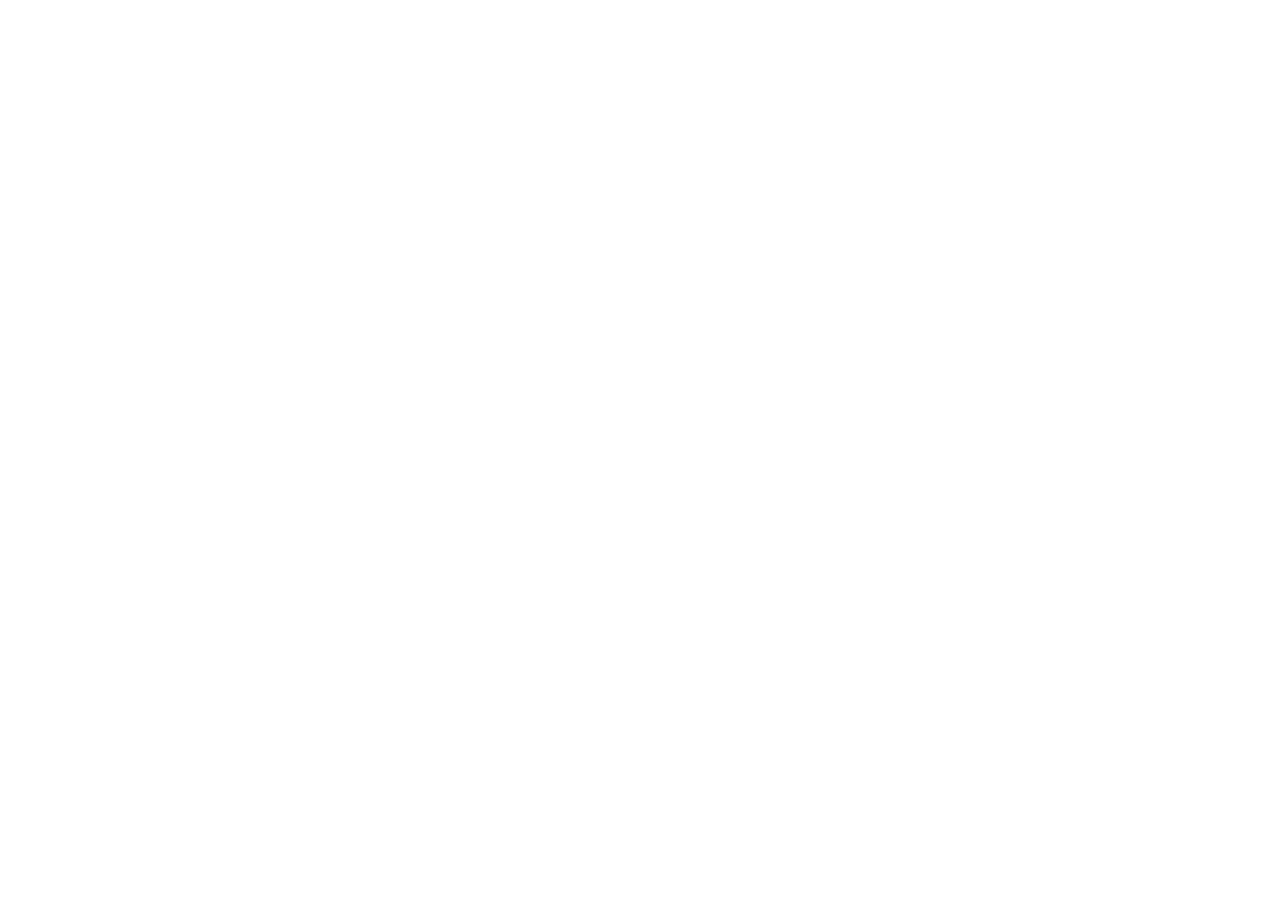
==== app/index.html @ d70174f5 "Rates not totals, paint back from rewards, pilot priced as a project Co-Authored-By: Claude Opus 5 <" ====
<!doctype html>
<html lang="en">
  <head>
    <meta charset="UTF-8" />
    <meta name="viewport" content="width=device-width, initial-scale=1, viewport-fit=cover, maximum-scale=1" />
    <meta name="robots" content="noindex, nofollow, noarchive" />
    <title>Absa Home</title>
    <meta name="description" content="One app that looks after the people inside the home. Concept demo." />
    <meta name="theme-color" content="#870A3C" />
    <meta name="apple-mobile-web-app-capable" content="yes" />
    <meta name="apple-mobile-web-app-status-bar-style" content="black-translucent" />
    <meta name="apple-mobile-web-app-title" content="Absa Home" />
    <link rel="icon" type="image/png" href="icon-192.png" />
    <link rel="apple-touch-icon" href="icon-192.png" />
    <link rel="preconnect" href="https://fonts.googleapis.com" />
    <link rel="preconnect" href="https://fonts.gstatic.com" crossorigin />
    <link
      rel="stylesheet"
      href="https://fonts.googleapis.com/css2?family=Bricolage+Grotesque:opsz,wght@12..96,600;12..96,800&family=Plus+Jakarta+Sans:wght@400;500;600;700&display=swap"
    />
    <script type="module" crossorigin src="/projecthelp-absa/app/assets/index-9MBUxK_h.js"></script>
    <link rel="stylesheet" crossorigin href="/projecthelp-absa/app/assets/index-CriZgR5_.css">
  <link rel="manifest" href="/projecthelp-absa/app/manifest.webmanifest"></head>
  <body>
    <div id="root"></div>
  </body>
</html>
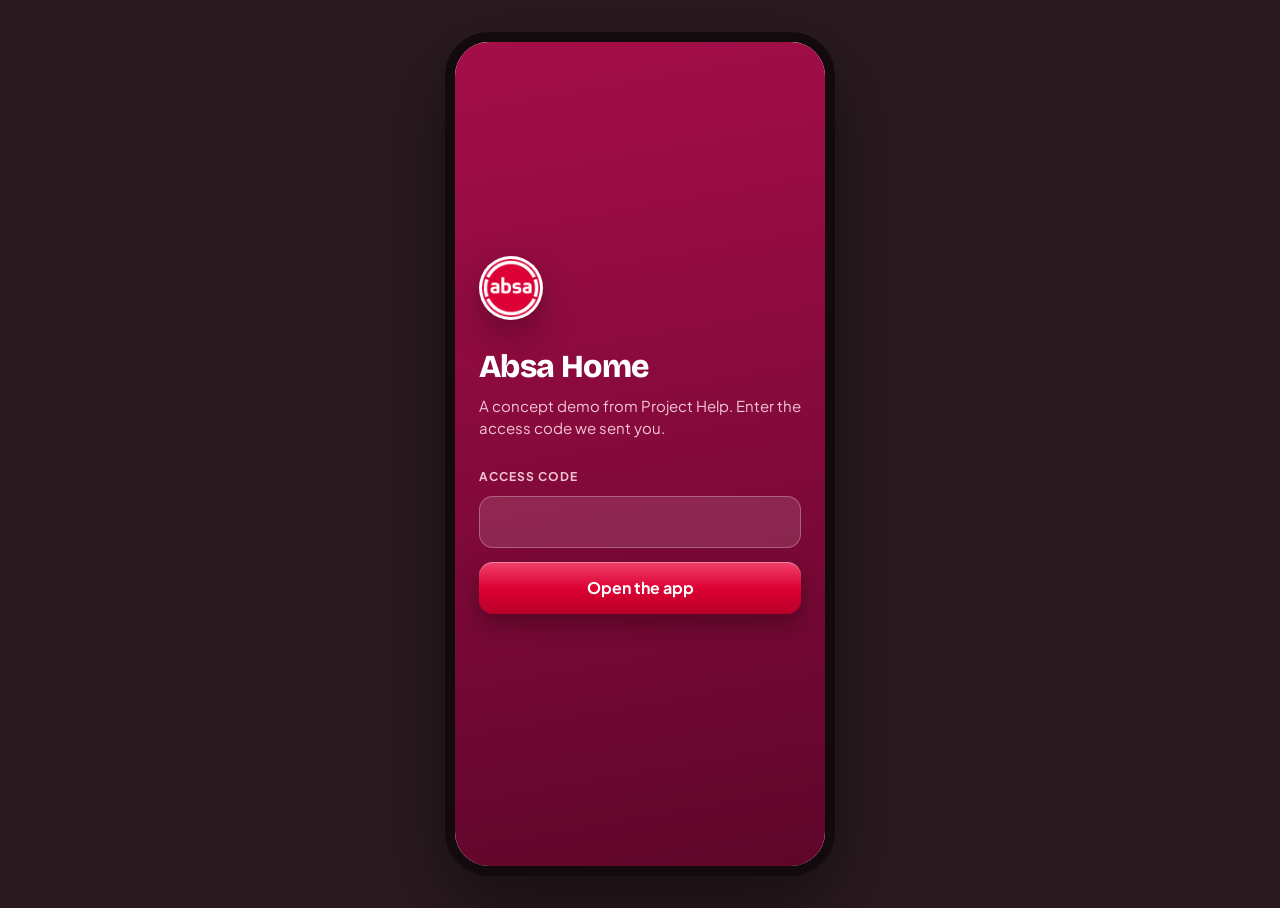
==== commit 98da00ac: "Publish: explanation on every slide, phones load on a presenting screen Co-Authored-By: Claude Opus " ====
--- a/app/index.html
+++ b/app/index.html
@@ -18,9 +18,9 @@
       rel="stylesheet"
       href="https://fonts.googleapis.com/css2?family=Bricolage+Grotesque:opsz,wght@12..96,600;12..96,800&family=Plus+Jakarta+Sans:wght@400;500;600;700&display=swap"
     />
-    <script type="module" crossorigin src="/projecthelp-absa/app/assets/index-9MBUxK_h.js"></script>
-    <link rel="stylesheet" crossorigin href="/projecthelp-absa/app/assets/index-CriZgR5_.css">
-  <link rel="manifest" href="/projecthelp-absa/app/manifest.webmanifest"></head>
+    <script type="module" crossorigin src="./assets/index-6uEGPAHQ.js"></script>
+    <link rel="stylesheet" crossorigin href="./assets/index-CriZgR5_.css">
+  <link rel="manifest" href="./manifest.webmanifest"></head>
   <body>
     <div id="root"></div>
   </body>
--- a/app/assets/index-CriZgR5_.css
+++ b/app/assets/index-CriZgR5_.css
@@ -0,0 +1 @@
+@layer properties{@supports (((-webkit-hyphens:none)) and (not (margin-trim:inline))) or ((-moz-orient:inline) and (not (color:rgb(from red r g b)))){*,:before,:after,::backdrop{--tw-rotate-x:initial;--tw-rotate-y:initial;--tw-rotate-z:initial;--tw-skew-x:initial;--tw-skew-y:initial;--tw-space-y-reverse:0;--tw-border-style:solid;--tw-leading:initial;--tw-font-weight:initial;--tw-tracking:initial;--tw-shadow:0 0 #0000;--tw-shadow-color:initial;--tw-shadow-alpha:100%;--tw-inset-shadow:0 0 #0000;--tw-inset-shadow-color:initial;--tw-inset-shadow-alpha:100%;--tw-ring-color:initial;--tw-ring-shadow:0 0 #0000;--tw-inset-ring-color:initial;--tw-inset-ring-shadow:0 0 #0000;--tw-ring-inset:initial;--tw-ring-offset-width:0px;--tw-ring-offset-color:#fff;--tw-ring-offset-shadow:0 0 #0000;--tw-blur:initial;--tw-brightness:initial;--tw-contrast:initial;--tw-grayscale:initial;--tw-hue-rotate:initial;--tw-invert:initial;--tw-opacity:initial;--tw-saturate:initial;--tw-sepia:initial;--tw-drop-shadow:initial;--tw-drop-shadow-color:initial;--tw-drop-shadow-alpha:100%;--tw-drop-shadow-size:initial;--tw-backdrop-blur:initial;--tw-backdrop-brightness:initial;--tw-backdrop-contrast:initial;--tw-backdrop-grayscale:initial;--tw-backdrop-hue-rotate:initial;--tw-backdrop-invert:initial;--tw-backdrop-opacity:initial;--tw-backdrop-saturate:initial;--tw-backdrop-sepia:initial;--tw-duration:initial;--tw-ease:initial;--tw-scale-x:1;--tw-scale-y:1;--tw-scale-z:1}}}@layer theme{:root,:host{--font-sans:"Plus Jakarta Sans", system-ui, -apple-system, "Segoe UI", sans-serif;--font-mono:ui-monospace, SFMono-Regular, Menlo, Monaco, Consolas, "Liberation Mono", "Courier New", monospace;--color-white:#fff;--spacing:.25rem;--font-weight-semibold:600;--font-weight-bold:700;--font-weight-extrabold:800;--leading-tight:1.25;--leading-snug:1.375;--leading-relaxed:1.625;--ease-out:cubic-bezier(0, 0, .2, 1);--ease-in-out:cubic-bezier(.4, 0, .2, 1);--default-transition-duration:.15s;--default-transition-timing-function:cubic-bezier(.4, 0, .2, 1);--default-font-family:var(--font-sans);--default-mono-font-family:var(--font-mono);--color-passion:#dc0032;--color-burgundy:#870a3c;--color-ink:#1f1418;--color-ground:#fbf6f2;--color-pink:#fde7ec;--color-success:#1f7a4d;--color-muted:#6b5358;--color-hairline:#efe3de;--color-shell:#fff;--font-display:"Bricolage Grotesque", "Plus Jakarta Sans", system-ui, sans-serif;--ease-out-quint:cubic-bezier(.22, 1, .36, 1)}}@layer base{*,:after,:before,::backdrop{box-sizing:border-box;border:0 solid;margin:0;padding:0}::file-selector-button{box-sizing:border-box;border:0 solid;margin:0;padding:0}html,:host{-webkit-text-size-adjust:100%;tab-size:4;line-height:1.5;font-family:var(--default-font-family,-apple-system, BlinkMacSystemFont, "Segoe UI", Roboto, "Helvetica Neue", "Noto Sans", Arial, sans-serif, "Apple Color Emoji", "Segoe UI Emoji", "Segoe UI Symbol", "Noto Color Emoji");font-feature-settings:var(--default-font-feature-settings,normal);font-variation-settings:var(--default-font-variation-settings,normal);-webkit-tap-highlight-color:transparent}hr{height:0;color:inherit;border-top-width:1px}abbr:where([title]){-webkit-text-decoration:underline dotted;text-decoration:underline dotted}h1,h2,h3,h4,h5,h6{font-size:inherit;font-weight:inherit}a{color:inherit;-webkit-text-decoration:inherit;text-decoration:inherit}b,strong{font-weight:bolder}code,kbd,samp,pre{font-family:var(--default-mono-font-family,ui-monospace, SFMono-Regular, Menlo, Monaco, Consolas, "Liberation Mono", "Courier New", monospace);font-feature-settings:var(--default-mono-font-feature-settings,normal);font-variation-settings:var(--default-mono-font-variation-settings,normal);font-size:1em}small{font-size:80%}sub,sup{vertical-align:baseline;font-size:75%;line-height:0;position:relative}sub{bottom:-.25em}sup{top:-.5em}table{text-indent:0;border-color:inherit;border-collapse:collapse}:-moz-focusring:where(:not(iframe)){outline:auto}progress{vertical-align:baseline}summary{display:list-item}ol,ul,menu{list-style:none}img,svg,video,canvas,audio,iframe,embed,object{vertical-align:middle;display:block}img,video{max-width:100%;height:auto}button,input,select,optgroup,textarea{font:inherit;font-feature-settings:inherit;font-variation-settings:inherit;letter-spacing:inherit;color:inherit;opacity:1;background-color:#0000;border-radius:0}::file-selector-button{font:inherit;font-feature-settings:inherit;font-variation-settings:inherit;letter-spacing:inherit;color:inherit;opacity:1;background-color:#0000;border-radius:0}:where(select:is([multiple],[size])) optgroup{font-weight:bolder}:where(select:is([multiple],[size])) optgroup option{padding-inline-start:20px}::file-selector-button{margin-inline-end:4px}::placeholder{opacity:1}@supports (not ((-webkit-appearance:-apple-pay-button))) or (contain-intrinsic-size:1px){::placeholder{color:currentColor}@supports (color:color-mix(in lab,red,red)){::placeholder{color:color-mix(in oklab,currentcolor 50%,transparent)}}}textarea{resize:vertical}::-webkit-search-decoration{-webkit-appearance:none}::-webkit-date-and-time-value{min-height:1lh;text-align:inherit}::-webkit-datetime-edit{display:inline-flex}::-webkit-datetime-edit-fields-wrapper{padding:0}::-webkit-datetime-edit{padding-block:0}::-webkit-datetime-edit-year-field{padding-block:0}::-webkit-datetime-edit-month-field{padding-block:0}::-webkit-datetime-edit-day-field{padding-block:0}::-webkit-datetime-edit-hour-field{padding-block:0}::-webkit-datetime-edit-minute-field{padding-block:0}::-webkit-datetime-edit-second-field{padding-block:0}::-webkit-datetime-edit-millisecond-field{padding-block:0}::-webkit-datetime-edit-meridiem-field{padding-block:0}::-webkit-calendar-picker-indicator{line-height:1}:-moz-ui-invalid{box-shadow:none}button,input:where([type=button],[type=reset],[type=submit]){appearance:button}::file-selector-button{appearance:button}::-webkit-inner-spin-button{height:auto}::-webkit-outer-spin-button{height:auto}[hidden]:where(:not([hidden=until-found])){display:none!important}}@layer components;@layer utilities{.pointer-events-none{pointer-events:none}.collapse{visibility:collapse}.visible{visibility:visible}.absolute{position:absolute}.fixed{position:fixed}.relative{position:relative}.sticky{position:sticky}.inset-0{inset:0}.inset-x-0{inset-inline:0}.top-0{top:0}.bottom-0{bottom:0}.z-40{z-index:40}.z-50{z-index:50}.mx-4{margin-inline:calc(var(--spacing) * 4)}.mx-auto{margin-inline:auto}.mt-0\.5{margin-top:calc(var(--spacing) * .5)}.mt-2{margin-top:calc(var(--spacing) * 2)}.mb-2{margin-bottom:calc(var(--spacing) * 2)}.mb-3{margin-bottom:calc(var(--spacing) * 3)}.block{display:block}.contents{display:contents}.flex{display:flex}.grid{display:grid}.hidden{display:none}.inline-flex{display:inline-flex}.size-7{width:calc(var(--spacing) * 7);height:calc(var(--spacing) * 7)}.size-9{width:calc(var(--spacing) * 9);height:calc(var(--spacing) * 9)}.size-10{width:calc(var(--spacing) * 10);height:calc(var(--spacing) * 10)}.size-full{width:100%;height:100%}.h-2{height:calc(var(--spacing) * 2)}.h-\[100dvh\]{height:100dvh}.h-full{height:100%}.h-px{height:1px}.max-h-\[90\%\]{max-height:90%}.min-h-full{min-height:100%}.w-full{width:100%}.max-w-\[430px\]{max-width:430px}.max-w-full{max-width:100%}.min-w-0{min-width:0}.flex-1{flex:1}.shrink-0{flex-shrink:0}.grow{flex-grow:1}.transform{transform:var(--tw-rotate-x,) var(--tw-rotate-y,) var(--tw-rotate-z,) var(--tw-skew-x,) var(--tw-skew-y,)}.resize{resize:both}.grid-cols-4{grid-template-columns:repeat(4,minmax(0,1fr))}.flex-col{flex-direction:column}.items-center{align-items:center}.items-end{align-items:flex-end}.justify-between{justify-content:space-between}.justify-center{justify-content:center}.gap-1{gap:var(--spacing)}.gap-1\.5{gap:calc(var(--spacing) * 1.5)}.gap-2{gap:calc(var(--spacing) * 2)}.gap-3{gap:calc(var(--spacing) * 3)}.gap-4{gap:calc(var(--spacing) * 4)}:where(.space-y-2>:not(:last-child)){--tw-space-y-reverse:0;margin-block-start:calc(calc(var(--spacing) * 2) * var(--tw-space-y-reverse));margin-block-end:calc(calc(var(--spacing) * 2) * calc(1 - var(--tw-space-y-reverse)))}:where(.space-y-5>:not(:last-child)){--tw-space-y-reverse:0;margin-block-start:calc(calc(var(--spacing) * 5) * var(--tw-space-y-reverse));margin-block-end:calc(calc(var(--spacing) * 5) * calc(1 - var(--tw-space-y-reverse)))}.self-center{align-self:center}.truncate{text-overflow:ellipsis;white-space:nowrap;overflow:hidden}.overflow-hidden{overflow:hidden}.overflow-y-auto{overflow-y:auto}.overscroll-contain{overscroll-behavior:contain}.rounded-\[14px\]{border-radius:14px}.rounded-\[18px\]{border-radius:18px}.rounded-full{border-radius:3.40282e38px}.rounded-t-\[22px\]{border-top-left-radius:22px;border-top-right-radius:22px}.border{border-style:var(--tw-border-style);border-width:1px}.border-2{border-style:var(--tw-border-style);border-width:2px}.border-dashed{--tw-border-style:dashed;border-style:dashed}.border-hairline{border-color:var(--color-hairline)}.border-passion\/70{border-color:#dc0032b3}@supports (color:color-mix(in lab,red,red)){.border-passion\/70{border-color:color-mix(in oklab,var(--color-passion) 70%,transparent)}}.border-white\/55{border-color:#ffffff8c}@supports (color:color-mix(in lab,red,red)){.border-white\/55{border-color:color-mix(in oklab,var(--color-white) 55%,transparent)}}.bg-burgundy{background-color:var(--color-burgundy)}.bg-ground{background-color:var(--color-ground)}.bg-hairline{background-color:var(--color-hairline)}.bg-ink{background-color:var(--color-ink)}.bg-ink\/45{background-color:#1f141873}@supports (color:color-mix(in lab,red,red)){.bg-ink\/45{background-color:color-mix(in oklab,var(--color-ink) 45%,transparent)}}.bg-passion{background-color:var(--color-passion)}.bg-pink{background-color:var(--color-pink)}.bg-shell{background-color:var(--color-shell)}.bg-success{background-color:var(--color-success)}.bg-success\/12{background-color:#1f7a4d1f}@supports (color:color-mix(in lab,red,red)){.bg-success\/12{background-color:color-mix(in oklab,var(--color-success) 12%,transparent)}}.bg-success\/15{background-color:#1f7a4d26}@supports (color:color-mix(in lab,red,red)){.bg-success\/15{background-color:color-mix(in oklab,var(--color-success) 15%,transparent)}}.bg-transparent{background-color:#0000}.bg-white{background-color:var(--color-white)}.bg-white\/18{background-color:#ffffff2e}@supports (color:color-mix(in lab,red,red)){.bg-white\/18{background-color:color-mix(in oklab,var(--color-white) 18%,transparent)}}.bg-white\/25{background-color:#ffffff40}@supports (color:color-mix(in lab,red,red)){.bg-white\/25{background-color:color-mix(in oklab,var(--color-white) 25%,transparent)}}.px-1{padding-inline:var(--spacing)}.px-2{padding-inline:calc(var(--spacing) * 2)}.px-2\.5{padding-inline:calc(var(--spacing) * 2.5)}.px-4{padding-inline:calc(var(--spacing) * 4)}.px-5{padding-inline:calc(var(--spacing) * 5)}.py-1{padding-block:var(--spacing)}.py-2\.5{padding-block:calc(var(--spacing) * 2.5)}.py-3{padding-block:calc(var(--spacing) * 3)}.pt-4{padding-top:calc(var(--spacing) * 4)}.pb-3{padding-bottom:calc(var(--spacing) * 3)}.pb-6{padding-bottom:calc(var(--spacing) * 6)}.text-left{text-align:left}.font-display{font-family:var(--font-display)}.text-\[9px\]{font-size:9px}.text-\[10px\]{font-size:10px}.text-\[11px\]{font-size:11px}.text-\[12px\]{font-size:12px}.text-\[13px\]{font-size:13px}.text-\[14px\]{font-size:14px}.text-\[15px\]{font-size:15px}.text-\[19px\]{font-size:19px}.text-\[20px\]{font-size:20px}.leading-none{--tw-leading:1;line-height:1}.leading-relaxed{--tw-leading:var(--leading-relaxed);line-height:var(--leading-relaxed)}.leading-snug{--tw-leading:var(--leading-snug);line-height:var(--leading-snug)}.leading-tight{--tw-leading:var(--leading-tight);line-height:var(--leading-tight)}.font-bold{--tw-font-weight:var(--font-weight-bold);font-weight:var(--font-weight-bold)}.font-extrabold{--tw-font-weight:var(--font-weight-extrabold);font-weight:var(--font-weight-extrabold)}.font-semibold{--tw-font-weight:var(--font-weight-semibold);font-weight:var(--font-weight-semibold)}.tracking-\[-0\.01em\]{--tw-tracking:-.01em;letter-spacing:-.01em}.tracking-\[0\.08em\]{--tw-tracking:.08em;letter-spacing:.08em}.tracking-\[0\.12em\]{--tw-tracking:.12em;letter-spacing:.12em}.tracking-\[0\.16em\]{--tw-tracking:.16em;letter-spacing:.16em}.text-burgundy{color:var(--color-burgundy)}.text-ink{color:var(--color-ink)}.text-muted{color:var(--color-muted)}.text-passion{color:var(--color-passion)}.text-success{color:var(--color-success)}.text-white{color:var(--color-white)}.text-white\/70{color:#ffffffb3}@supports (color:color-mix(in lab,red,red)){.text-white\/70{color:color-mix(in oklab,var(--color-white) 70%,transparent)}}.text-white\/75{color:#ffffffbf}@supports (color:color-mix(in lab,red,red)){.text-white\/75{color:color-mix(in oklab,var(--color-white) 75%,transparent)}}.text-white\/80{color:#fffc}@supports (color:color-mix(in lab,red,red)){.text-white\/80{color:color-mix(in oklab,var(--color-white) 80%,transparent)}}.uppercase{text-transform:uppercase}.shadow{--tw-shadow:0 1px 3px 0 var(--tw-shadow-color,#0000001a), 0 1px 2px -1px var(--tw-shadow-color,#0000001a);box-shadow:var(--tw-inset-shadow),var(--tw-inset-ring-shadow),var(--tw-ring-offset-shadow),var(--tw-ring-shadow),var(--tw-shadow)}.shadow-card{--tw-shadow:0 1px 2px var(--tw-shadow-color,#1f14180a), 0 8px 24px var(--tw-shadow-color,#1f14180f);box-shadow:var(--tw-inset-shadow),var(--tw-inset-ring-shadow),var(--tw-ring-offset-shadow),var(--tw-ring-shadow),var(--tw-shadow)}.shadow-lift{--tw-shadow:0 10px 34px var(--tw-shadow-color,#870a3c2e);box-shadow:var(--tw-inset-shadow),var(--tw-inset-ring-shadow),var(--tw-ring-offset-shadow),var(--tw-ring-shadow),var(--tw-shadow)}.ring{--tw-ring-shadow:var(--tw-ring-inset,) 0 0 0 calc(1px + var(--tw-ring-offset-width)) var(--tw-ring-color,currentcolor);box-shadow:var(--tw-inset-shadow),var(--tw-inset-ring-shadow),var(--tw-ring-offset-shadow),var(--tw-ring-shadow),var(--tw-shadow)}.filter{filter:var(--tw-blur,) var(--tw-brightness,) var(--tw-contrast,) var(--tw-grayscale,) var(--tw-hue-rotate,) var(--tw-invert,) var(--tw-saturate,) var(--tw-sepia,) var(--tw-drop-shadow,)}.backdrop-blur-\[2px\]{--tw-backdrop-blur:blur(2px);-webkit-backdrop-filter:var(--tw-backdrop-blur,) var(--tw-backdrop-brightness,) var(--tw-backdrop-contrast,) var(--tw-backdrop-grayscale,) var(--tw-backdrop-hue-rotate,) var(--tw-backdrop-invert,) var(--tw-backdrop-opacity,) var(--tw-backdrop-saturate,) var(--tw-backdrop-sepia,);backdrop-filter:var(--tw-backdrop-blur,) var(--tw-backdrop-brightness,) var(--tw-backdrop-contrast,) var(--tw-backdrop-grayscale,) var(--tw-backdrop-hue-rotate,) var(--tw-backdrop-invert,) var(--tw-backdrop-opacity,) var(--tw-backdrop-saturate,) var(--tw-backdrop-sepia,)}.transition{transition-property:color,background-color,border-color,outline-color,text-decoration-color,fill,stroke,--tw-gradient-from,--tw-gradient-via,--tw-gradient-to,opacity,box-shadow,transform,translate,scale,rotate,filter,-webkit-backdrop-filter,backdrop-filter,display,content-visibility,overlay,pointer-events;transition-timing-function:var(--tw-ease,var(--default-transition-timing-function));transition-duration:var(--tw-duration,var(--default-transition-duration))}.transition-\[transform\,background-color\]{transition-property:transform,background-color;transition-timing-function:var(--tw-ease,var(--default-transition-timing-function));transition-duration:var(--tw-duration,var(--default-transition-duration))}.transition-\[width\]{transition-property:width;transition-timing-function:var(--tw-ease,var(--default-transition-timing-function));transition-duration:var(--tw-duration,var(--default-transition-duration))}.transition-colors{transition-property:color,background-color,border-color,outline-color,text-decoration-color,fill,stroke,--tw-gradient-from,--tw-gradient-via,--tw-gradient-to;transition-timing-function:var(--tw-ease,var(--default-transition-timing-function));transition-duration:var(--tw-duration,var(--default-transition-duration))}.duration-150{--tw-duration:.15s;transition-duration:.15s}.duration-700{--tw-duration:.7s;transition-duration:.7s}.ease-in-out{--tw-ease:var(--ease-in-out);transition-timing-function:var(--ease-in-out)}.ease-out{--tw-ease:var(--ease-out);transition-timing-function:var(--ease-out)}.active\:scale-\[0\.985\]:active{scale:.985}.active\:bg-\[\#FBD3DD\]:active{background-color:#fbd3dd}.active\:bg-burgundy:active{background-color:var(--color-burgundy)}.active\:bg-ink:active{background-color:var(--color-ink)}.active\:bg-pink:active{background-color:var(--color-pink)}.active\:bg-pink\/60:active{background-color:#fde7ec99}@supports (color:color-mix(in lab,red,red)){.active\:bg-pink\/60:active{background-color:color-mix(in oklab,var(--color-pink) 60%,transparent)}}.active\:brightness-90:active{--tw-brightness:brightness(90%);filter:var(--tw-blur,) var(--tw-brightness,) var(--tw-contrast,) var(--tw-grayscale,) var(--tw-hue-rotate,) var(--tw-invert,) var(--tw-saturate,) var(--tw-sepia,) var(--tw-drop-shadow,)}.disabled\:opacity-50:disabled{opacity:.5}.disabled\:active\:scale-100:disabled:active{--tw-scale-x:100%;--tw-scale-y:100%;--tw-scale-z:100%;scale:var(--tw-scale-x) var(--tw-scale-y)}@media(min-width:64rem){.lg\:flex{display:flex}.lg\:h-\[844px\]{height:844px}.lg\:min-h-screen{min-height:100vh}.lg\:w-\[390px\]{width:390px}.lg\:items-center{align-items:center}.lg\:justify-center{justify-content:center}.lg\:rounded-\[44px\]{border-radius:44px}.lg\:border-\[10px\]{border-style:var(--tw-border-style);border-width:10px}.lg\:border-\[\#120A0D\]{border-color:#120a0d}.lg\:bg-\[\#2A1A20\]{background-color:#2a1a20}.lg\:py-8{padding-block:calc(var(--spacing) * 8)}.lg\:shadow-\[0_30px_80px_rgba\(0\,0\,0\,0\.45\)\]{--tw-shadow:0 30px 80px var(--tw-shadow-color,#00000073);box-shadow:var(--tw-inset-shadow),var(--tw-inset-ring-shadow),var(--tw-ring-offset-shadow),var(--tw-ring-shadow),var(--tw-shadow)}}}:root{color-scheme:light;--safe-top:env(safe-area-inset-top,0px);--safe-bottom:env(safe-area-inset-bottom,0px);--nav-height:62px}html,body,#root{height:100%}body{background:var(--color-ground);color:var(--color-ink);font-family:var(--font-sans);-webkit-font-smoothing:antialiased;text-rendering:optimizelegibility;overscroll-behavior-y:none;margin:0}button,a[role=button],[data-tap]{touch-action:manipulation;-webkit-tap-highlight-color:transparent;min-height:44px}::selection{background:var(--color-pink);color:var(--color-ink)}@media(prefers-reduced-motion:reduce){*,:before,:after{transition-duration:.01ms!important;animation-duration:.01ms!important}}.no-scrollbar::-webkit-scrollbar{display:none}.no-scrollbar{scrollbar-width:none}@keyframes absa-pulse{0%{opacity:.75;transform:scale(.7)}70%{opacity:0;transform:scale(1.5)}to{opacity:0;transform:scale(1.5)}}@keyframes absa-pulse-soft{0%,to{opacity:.75;transform:scale(.94)}50%{opacity:1;transform:scale(1.04)}}@property --tw-rotate-x{syntax:"*";inherits:false}@property --tw-rotate-y{syntax:"*";inherits:false}@property --tw-rotate-z{syntax:"*";inherits:false}@property --tw-skew-x{syntax:"*";inherits:false}@property --tw-skew-y{syntax:"*";inherits:false}@property --tw-space-y-reverse{syntax:"*";inherits:false;initial-value:0}@property --tw-border-style{syntax:"*";inherits:false;initial-value:solid}@property --tw-leading{syntax:"*";inherits:false}@property --tw-font-weight{syntax:"*";inherits:false}@property --tw-tracking{syntax:"*";inherits:false}@property --tw-shadow{syntax:"*";inherits:false;initial-value:0 0 #0000}@property --tw-shadow-color{syntax:"*";inherits:false}@property --tw-shadow-alpha{syntax:"<percentage>";inherits:false;initial-value:100%}@property --tw-inset-shadow{syntax:"*";inherits:false;initial-value:0 0 #0000}@property --tw-inset-shadow-color{syntax:"*";inherits:false}@property --tw-inset-shadow-alpha{syntax:"<percentage>";inherits:false;initial-value:100%}@property --tw-ring-color{syntax:"*";inherits:false}@property --tw-ring-shadow{syntax:"*";inherits:false;initial-value:0 0 #0000}@property --tw-inset-ring-color{syntax:"*";inherits:false}@property --tw-inset-ring-shadow{syntax:"*";inherits:false;initial-value:0 0 #0000}@property --tw-ring-inset{syntax:"*";inherits:false}@property --tw-ring-offset-width{syntax:"<length>";inherits:false;initial-value:0}@property --tw-ring-offset-color{syntax:"*";inherits:false;initial-value:#fff}@property --tw-ring-offset-shadow{syntax:"*";inherits:false;initial-value:0 0 #0000}@property --tw-blur{syntax:"*";inherits:false}@property --tw-brightness{syntax:"*";inherits:false}@property --tw-contrast{syntax:"*";inherits:false}@property --tw-grayscale{syntax:"*";inherits:false}@property --tw-hue-rotate{syntax:"*";inherits:false}@property --tw-invert{syntax:"*";inherits:false}@property --tw-opacity{syntax:"*";inherits:false}@property --tw-saturate{syntax:"*";inherits:false}@property --tw-sepia{syntax:"*";inherits:false}@property --tw-drop-shadow{syntax:"*";inherits:false}@property --tw-drop-shadow-color{syntax:"*";inherits:false}@property --tw-drop-shadow-alpha{syntax:"<percentage>";inherits:false;initial-value:100%}@property --tw-drop-shadow-size{syntax:"*";inherits:false}@property --tw-backdrop-blur{syntax:"*";inherits:false}@property --tw-backdrop-brightness{syntax:"*";inherits:false}@property --tw-backdrop-contrast{syntax:"*";inherits:false}@property --tw-backdrop-grayscale{syntax:"*";inherits:false}@property --tw-backdrop-hue-rotate{syntax:"*";inherits:false}@property --tw-backdrop-invert{syntax:"*";inherits:false}@property --tw-backdrop-opacity{syntax:"*";inherits:false}@property --tw-backdrop-saturate{syntax:"*";inherits:false}@property --tw-backdrop-sepia{syntax:"*";inherits:false}@property --tw-duration{syntax:"*";inherits:false}@property --tw-ease{syntax:"*";inherits:false}@property --tw-scale-x{syntax:"*";inherits:false;initial-value:1}@property --tw-scale-y{syntax:"*";inherits:false;initial-value:1}@property --tw-scale-z{syntax:"*";inherits:false;initial-value:1}
